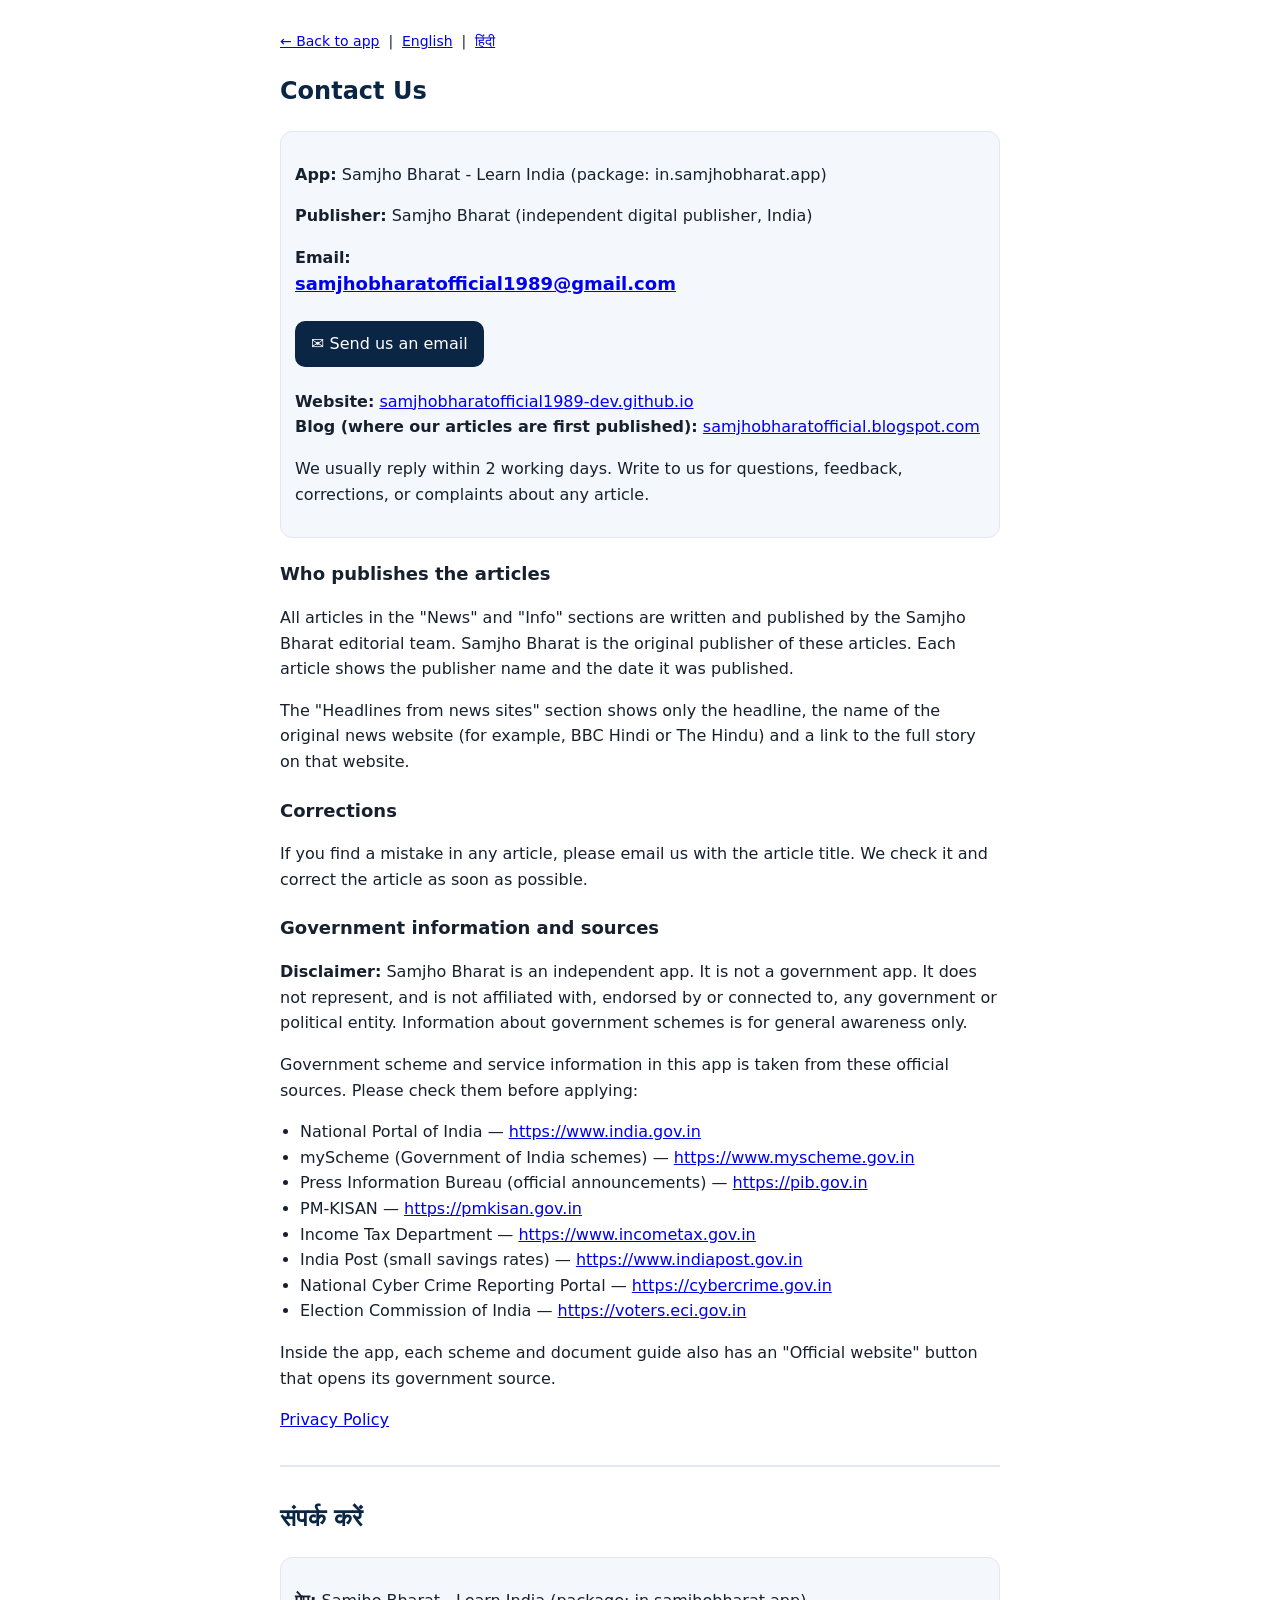
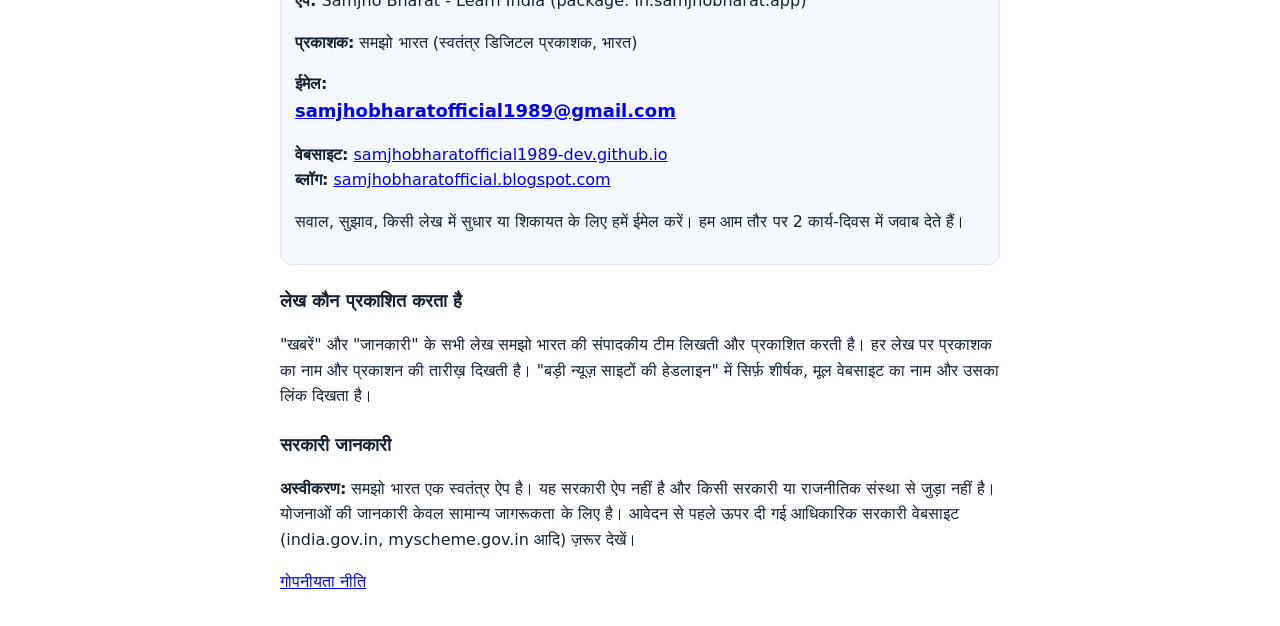
==== contact.html @ 0ffe8738 "v2.4: Contact Us page + in-app contact, article publisher/source line, gov disclaimer (Play policy f" ====
<!doctype html>
<html lang="en"><head><meta charset="utf-8"><meta name="viewport" content="width=device-width, initial-scale=1">
<title>Contact Us — Samjho Bharat</title>
<meta name="description" content="Contact Samjho Bharat - Learn India. Email, publisher details, editorial and source policy.">
<link rel="canonical" href="https://samjhobharatofficial1989-dev.github.io/contact.html">
<style>body{font-family:system-ui,sans-serif;max-width:720px;margin:0 auto;padding:16px;line-height:1.6;color:#16202E;background:#fff}h1{color:#0B2545}h2{font-size:18px;margin-top:22px}hr{margin:32px 0;border:0;border-top:2px solid #E2E8F0}.lang{font-size:14px}.box{background:#F4F7FB;border:1px solid #E2E8F0;border-radius:12px;padding:14px;margin:14px 0}.mail{font-size:18px;font-weight:700;word-break:break-all}.btn{display:inline-block;background:#0B2545;color:#fff;text-decoration:none;padding:10px 16px;border-radius:10px;margin:6px 0}ul{padding-left:20px}</style>
</head><body>
<p class="lang"><a href="./">← Back to app</a> &nbsp;|&nbsp; <a href="#en">English</a> &nbsp;|&nbsp; <a href="#hi">हिंदी</a></p>

<section id="en" lang="en">
<h1>Contact Us</h1>
<div class="box">
<p><b>App:</b> Samjho Bharat - Learn India (package: in.samjhobharat.app)</p>
<p><b>Publisher:</b> Samjho Bharat (independent digital publisher, India)</p>
<p><b>Email:</b><br><a class="mail" href="mailto:samjhobharatofficial1989@gmail.com">samjhobharatofficial1989@gmail.com</a></p>
<p><a class="btn" href="mailto:samjhobharatofficial1989@gmail.com?subject=Samjho%20Bharat%20App">✉ Send us an email</a></p>
<p><b>Website:</b> <a href="https://samjhobharatofficial1989-dev.github.io/">samjhobharatofficial1989-dev.github.io</a><br>
<b>Blog (where our articles are first published):</b> <a href="https://samjhobharatofficial.blogspot.com/">samjhobharatofficial.blogspot.com</a></p>
<p>We usually reply within 2 working days. Write to us for questions, feedback, corrections, or complaints about any article.</p>
</div>

<h2>Who publishes the articles</h2>
<p>All articles in the "News" and "Info" sections are written and published by the Samjho Bharat editorial team. Samjho Bharat is the original publisher of these articles. Each article shows the publisher name and the date it was published.</p>
<p>The "Headlines from news sites" section shows only the headline, the name of the original news website (for example, BBC Hindi or The Hindu) and a link to the full story on that website.</p>

<h2>Corrections</h2>
<p>If you find a mistake in any article, please email us with the article title. We check it and correct the article as soon as possible.</p>

<h2>Government information and sources</h2>
<p><b>Disclaimer:</b> Samjho Bharat is an independent app. It is not a government app. It does not represent, and is not affiliated with, endorsed by or connected to, any government or political entity. Information about government schemes is for general awareness only.</p>
<p>Government scheme and service information in this app is taken from these official sources. Please check them before applying:</p>
<ul>
<li>National Portal of India — <a href="https://www.india.gov.in/">https://www.india.gov.in</a></li>
<li>myScheme (Government of India schemes) — <a href="https://www.myscheme.gov.in/">https://www.myscheme.gov.in</a></li>
<li>Press Information Bureau (official announcements) — <a href="https://pib.gov.in/">https://pib.gov.in</a></li>
<li>PM-KISAN — <a href="https://pmkisan.gov.in/">https://pmkisan.gov.in</a></li>
<li>Income Tax Department — <a href="https://www.incometax.gov.in/">https://www.incometax.gov.in</a></li>
<li>India Post (small savings rates) — <a href="https://www.indiapost.gov.in/">https://www.indiapost.gov.in</a></li>
<li>National Cyber Crime Reporting Portal — <a href="https://cybercrime.gov.in/">https://cybercrime.gov.in</a></li>
<li>Election Commission of India — <a href="https://voters.eci.gov.in/">https://voters.eci.gov.in</a></li>
</ul>
<p>Inside the app, each scheme and document guide also has an "Official website" button that opens its government source.</p>

<p><a href="privacy.html">Privacy Policy</a></p>
</section>

<hr>

<section id="hi" lang="hi">
<h1>संपर्क करें</h1>
<div class="box">
<p><b>ऐप:</b> Samjho Bharat - Learn India (package: in.samjhobharat.app)</p>
<p><b>प्रकाशक:</b> समझो भारत (स्वतंत्र डिजिटल प्रकाशक, भारत)</p>
<p><b>ईमेल:</b><br><a class="mail" href="mailto:samjhobharatofficial1989@gmail.com">samjhobharatofficial1989@gmail.com</a></p>
<p><b>वेबसाइट:</b> <a href="https://samjhobharatofficial1989-dev.github.io/">samjhobharatofficial1989-dev.github.io</a><br>
<b>ब्लॉग:</b> <a href="https://samjhobharatofficial.blogspot.com/">samjhobharatofficial.blogspot.com</a></p>
<p>सवाल, सुझाव, किसी लेख में सुधार या शिकायत के लिए हमें ईमेल करें। हम आम तौर पर 2 कार्य-दिवस में जवाब देते हैं।</p>
</div>
<h2>लेख कौन प्रकाशित करता है</h2>
<p>"खबरें" और "जानकारी" के सभी लेख समझो भारत की संपादकीय टीम लिखती और प्रकाशित करती है। हर लेख पर प्रकाशक का नाम और प्रकाशन की तारीख़ दिखती है। "बड़ी न्यूज़ साइटों की हेडलाइन" में सिर्फ़ शीर्षक, मूल वेबसाइट का नाम और उसका लिंक दिखता है।</p>
<h2>सरकारी जानकारी</h2>
<p><b>अस्वीकरण:</b> समझो भारत एक स्वतंत्र ऐप है। यह सरकारी ऐप नहीं है और किसी सरकारी या राजनीतिक संस्था से जुड़ा नहीं है। योजनाओं की जानकारी केवल सामान्य जागरूकता के लिए है। आवेदन से पहले ऊपर दी गई आधिकारिक सरकारी वेबसाइट (india.gov.in, myscheme.gov.in आदि) ज़रूर देखें।</p>
<p><a href="privacy.html">गोपनीयता नीति</a></p>
</section>
</body></html>
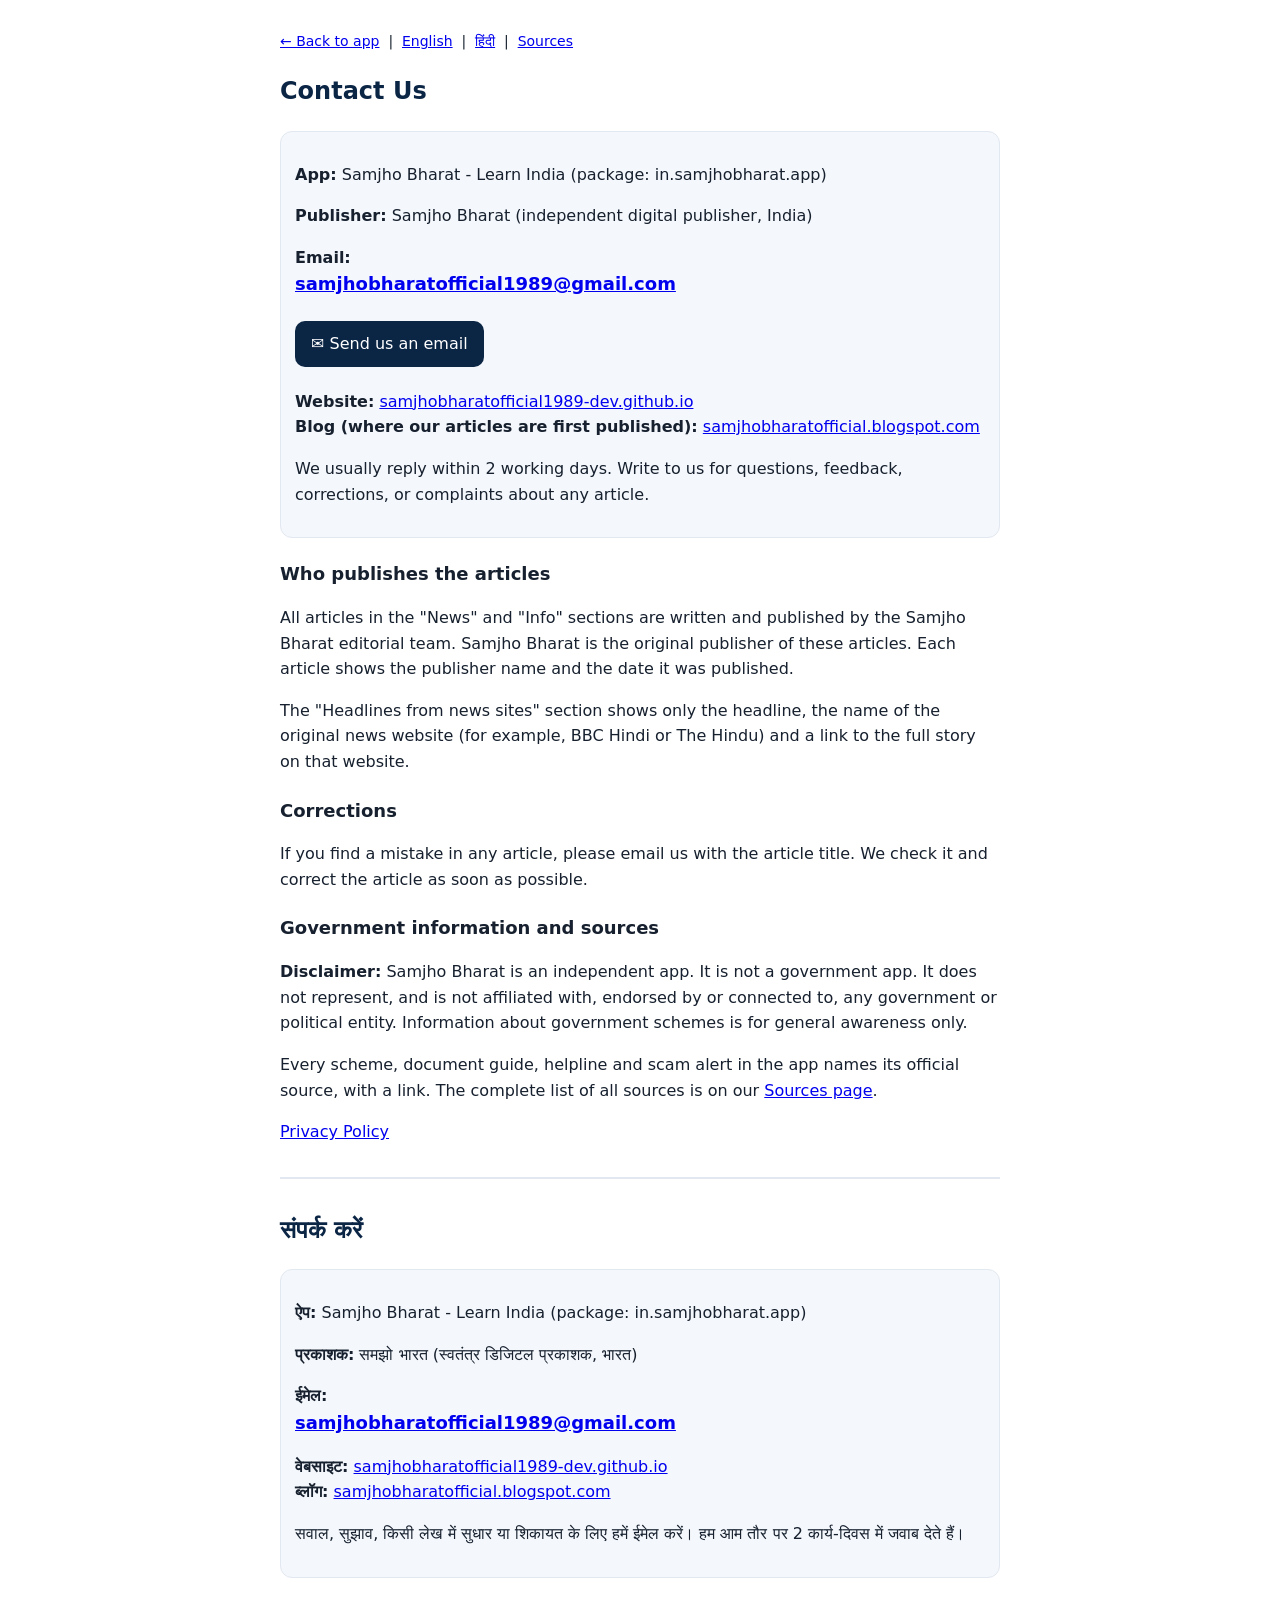
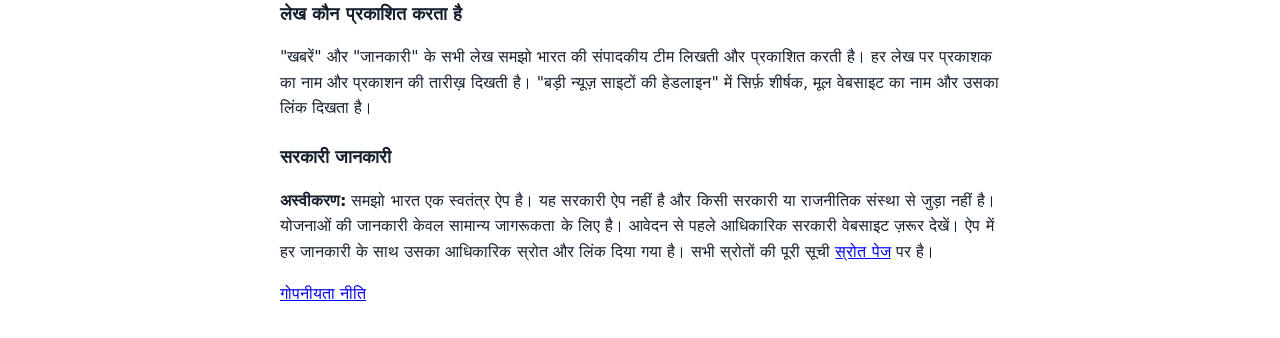
==== commit 292d8dd5: "v2.5: Sources page, source line + link in scam/women panels, clearer not-a-government-app disclaimer" ====
--- a/contact.html
+++ b/contact.html
@@ -5,7 +5,7 @@
 <link rel="canonical" href="https://samjhobharatofficial1989-dev.github.io/contact.html">
 <style>body{font-family:system-ui,sans-serif;max-width:720px;margin:0 auto;padding:16px;line-height:1.6;color:#16202E;background:#fff}h1{color:#0B2545}h2{font-size:18px;margin-top:22px}hr{margin:32px 0;border:0;border-top:2px solid #E2E8F0}.lang{font-size:14px}.box{background:#F4F7FB;border:1px solid #E2E8F0;border-radius:12px;padding:14px;margin:14px 0}.mail{font-size:18px;font-weight:700;word-break:break-all}.btn{display:inline-block;background:#0B2545;color:#fff;text-decoration:none;padding:10px 16px;border-radius:10px;margin:6px 0}ul{padding-left:20px}</style>
 </head><body>
-<p class="lang"><a href="./">← Back to app</a> &nbsp;|&nbsp; <a href="#en">English</a> &nbsp;|&nbsp; <a href="#hi">हिंदी</a></p>
+<p class="lang"><a href="./">← Back to app</a> &nbsp;|&nbsp; <a href="#en">English</a> &nbsp;|&nbsp; <a href="#hi">हिंदी</a> &nbsp;|&nbsp; <a href="sources.html">Sources</a></p>
 
 <section id="en" lang="en">
 <h1>Contact Us</h1>
@@ -28,18 +28,7 @@
 
 <h2>Government information and sources</h2>
 <p><b>Disclaimer:</b> Samjho Bharat is an independent app. It is not a government app. It does not represent, and is not affiliated with, endorsed by or connected to, any government or political entity. Information about government schemes is for general awareness only.</p>
-<p>Government scheme and service information in this app is taken from these official sources. Please check them before applying:</p>
-<ul>
-<li>National Portal of India — <a href="https://www.india.gov.in/">https://www.india.gov.in</a></li>
-<li>myScheme (Government of India schemes) — <a href="https://www.myscheme.gov.in/">https://www.myscheme.gov.in</a></li>
-<li>Press Information Bureau (official announcements) — <a href="https://pib.gov.in/">https://pib.gov.in</a></li>
-<li>PM-KISAN — <a href="https://pmkisan.gov.in/">https://pmkisan.gov.in</a></li>
-<li>Income Tax Department — <a href="https://www.incometax.gov.in/">https://www.incometax.gov.in</a></li>
-<li>India Post (small savings rates) — <a href="https://www.indiapost.gov.in/">https://www.indiapost.gov.in</a></li>
-<li>National Cyber Crime Reporting Portal — <a href="https://cybercrime.gov.in/">https://cybercrime.gov.in</a></li>
-<li>Election Commission of India — <a href="https://voters.eci.gov.in/">https://voters.eci.gov.in</a></li>
-</ul>
-<p>Inside the app, each scheme and document guide also has an "Official website" button that opens its government source.</p>
+<p>Every scheme, document guide, helpline and scam alert in the app names its official source, with a link. The complete list of all sources is on our <a href="sources.html">Sources page</a>.</p>
 
 <p><a href="privacy.html">Privacy Policy</a></p>
 </section>
@@ -59,7 +48,7 @@
 <h2>लेख कौन प्रकाशित करता है</h2>
 <p>"खबरें" और "जानकारी" के सभी लेख समझो भारत की संपादकीय टीम लिखती और प्रकाशित करती है। हर लेख पर प्रकाशक का नाम और प्रकाशन की तारीख़ दिखती है। "बड़ी न्यूज़ साइटों की हेडलाइन" में सिर्फ़ शीर्षक, मूल वेबसाइट का नाम और उसका लिंक दिखता है।</p>
 <h2>सरकारी जानकारी</h2>
-<p><b>अस्वीकरण:</b> समझो भारत एक स्वतंत्र ऐप है। यह सरकारी ऐप नहीं है और किसी सरकारी या राजनीतिक संस्था से जुड़ा नहीं है। योजनाओं की जानकारी केवल सामान्य जागरूकता के लिए है। आवेदन से पहले ऊपर दी गई आधिकारिक सरकारी वेबसाइट (india.gov.in, myscheme.gov.in आदि) ज़रूर देखें।</p>
+<p><b>अस्वीकरण:</b> समझो भारत एक स्वतंत्र ऐप है। यह सरकारी ऐप नहीं है और किसी सरकारी या राजनीतिक संस्था से जुड़ा नहीं है। योजनाओं की जानकारी केवल सामान्य जागरूकता के लिए है। आवेदन से पहले आधिकारिक सरकारी वेबसाइट ज़रूर देखें। ऐप में हर जानकारी के साथ उसका आधिकारिक स्रोत और लिंक दिया गया है। सभी स्रोतों की पूरी सूची <a href="sources.html">स्रोत पेज</a> पर है।</p>
 <p><a href="privacy.html">गोपनीयता नीति</a></p>
 </section>
 </body></html>
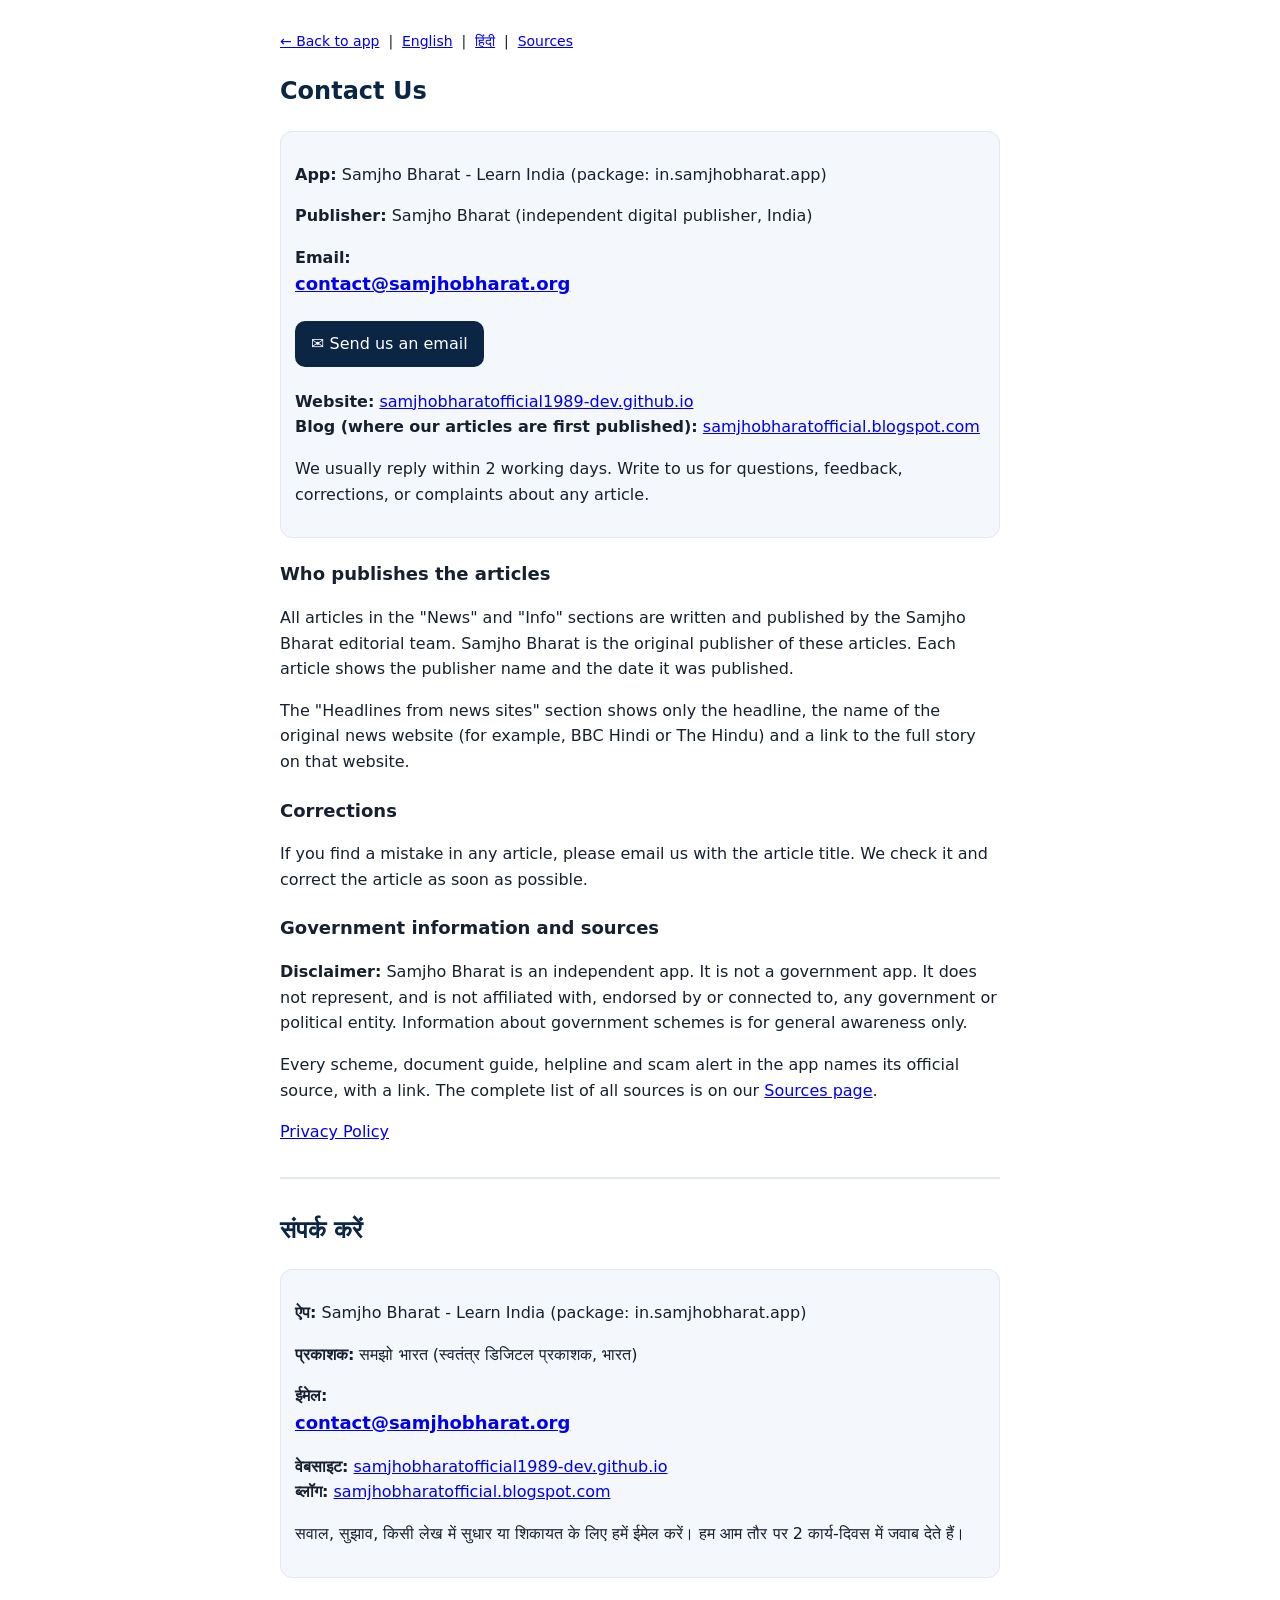
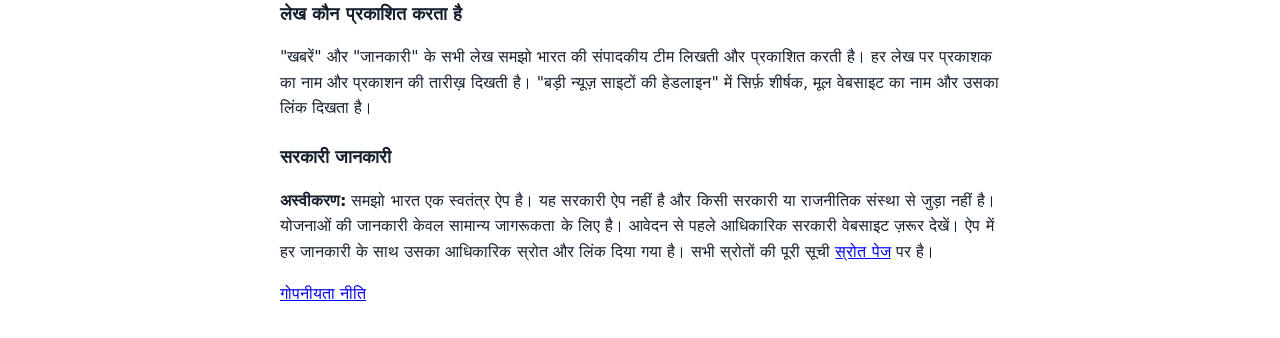
==== commit ab001091: "Update contact.htmlContact email changed to contact@samjhobharat.org" ====
--- a/contact.html
+++ b/contact.html
@@ -12,8 +12,8 @@
 <div class="box">
 <p><b>App:</b> Samjho Bharat - Learn India (package: in.samjhobharat.app)</p>
 <p><b>Publisher:</b> Samjho Bharat (independent digital publisher, India)</p>
-<p><b>Email:</b><br><a class="mail" href="mailto:samjhobharatofficial1989@gmail.com">samjhobharatofficial1989@gmail.com</a></p>
-<p><a class="btn" href="mailto:samjhobharatofficial1989@gmail.com?subject=Samjho%20Bharat%20App">✉ Send us an email</a></p>
+<p><b>Email:</b><br><a class="mail" href="mailto:contact@samjhobharat.org">contact@samjhobharat.org</a></p>
+<p><a class="btn" href="mailto:contact@samjhobharat.org?subject=Samjho%20Bharat%20App">✉ Send us an email</a></p>
 <p><b>Website:</b> <a href="https://samjhobharatofficial1989-dev.github.io/">samjhobharatofficial1989-dev.github.io</a><br>
 <b>Blog (where our articles are first published):</b> <a href="https://samjhobharatofficial.blogspot.com/">samjhobharatofficial.blogspot.com</a></p>
 <p>We usually reply within 2 working days. Write to us for questions, feedback, corrections, or complaints about any article.</p>
@@ -40,7 +40,7 @@
 <div class="box">
 <p><b>ऐप:</b> Samjho Bharat - Learn India (package: in.samjhobharat.app)</p>
 <p><b>प्रकाशक:</b> समझो भारत (स्वतंत्र डिजिटल प्रकाशक, भारत)</p>
-<p><b>ईमेल:</b><br><a class="mail" href="mailto:samjhobharatofficial1989@gmail.com">samjhobharatofficial1989@gmail.com</a></p>
+<p><b>ईमेल:</b><br><a class="mail" href="mailto:contact@samjhobharat.org">contact@samjhobharat.org</a></p>
 <p><b>वेबसाइट:</b> <a href="https://samjhobharatofficial1989-dev.github.io/">samjhobharatofficial1989-dev.github.io</a><br>
 <b>ब्लॉग:</b> <a href="https://samjhobharatofficial.blogspot.com/">samjhobharatofficial.blogspot.com</a></p>
 <p>सवाल, सुझाव, किसी लेख में सुधार या शिकायत के लिए हमें ईमेल करें। हम आम तौर पर 2 कार्य-दिवस में जवाब देते हैं।</p>
